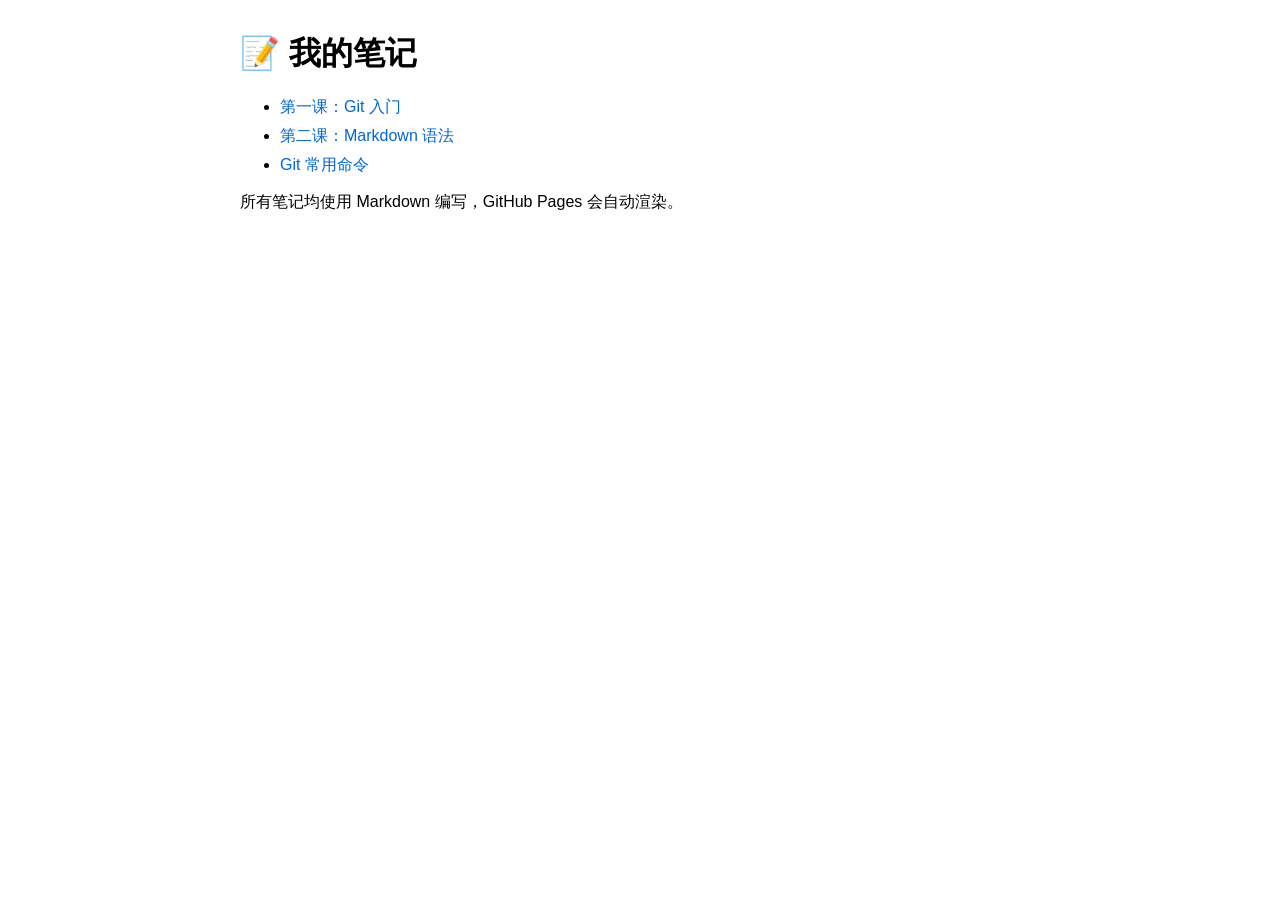
==== index.html @ b76082ea "Add initial HTML structure for notes" ====
<!DOCTYPE html>
<html lang="zh-CN">
<head>
    <meta charset="UTF-8">
    <title>我的笔记</title>
    <style>
        body { font-family: sans-serif; max-width: 800px; margin: 2rem auto; padding: 0 1rem; }
        a { text-decoration: none; color: #0366d6; }
        li { margin: 0.5rem 0; }
    </style>
</head>
<body>
    <h1>📝 我的笔记</h1>
    <ul>
        <li><a href="notes/2025-04-01-第一课.md">第一课：Git 入门</a></li>
        <li><a href="notes/2025-04-02-第二课.md">第二课：Markdown 语法</a></li>
        <li><a href="notes/git-常用命令.md">Git 常用命令</a></li>
    </ul>
    <p>所有笔记均使用 Markdown 编写，GitHub Pages 会自动渲染。</p>
</body>
</html>
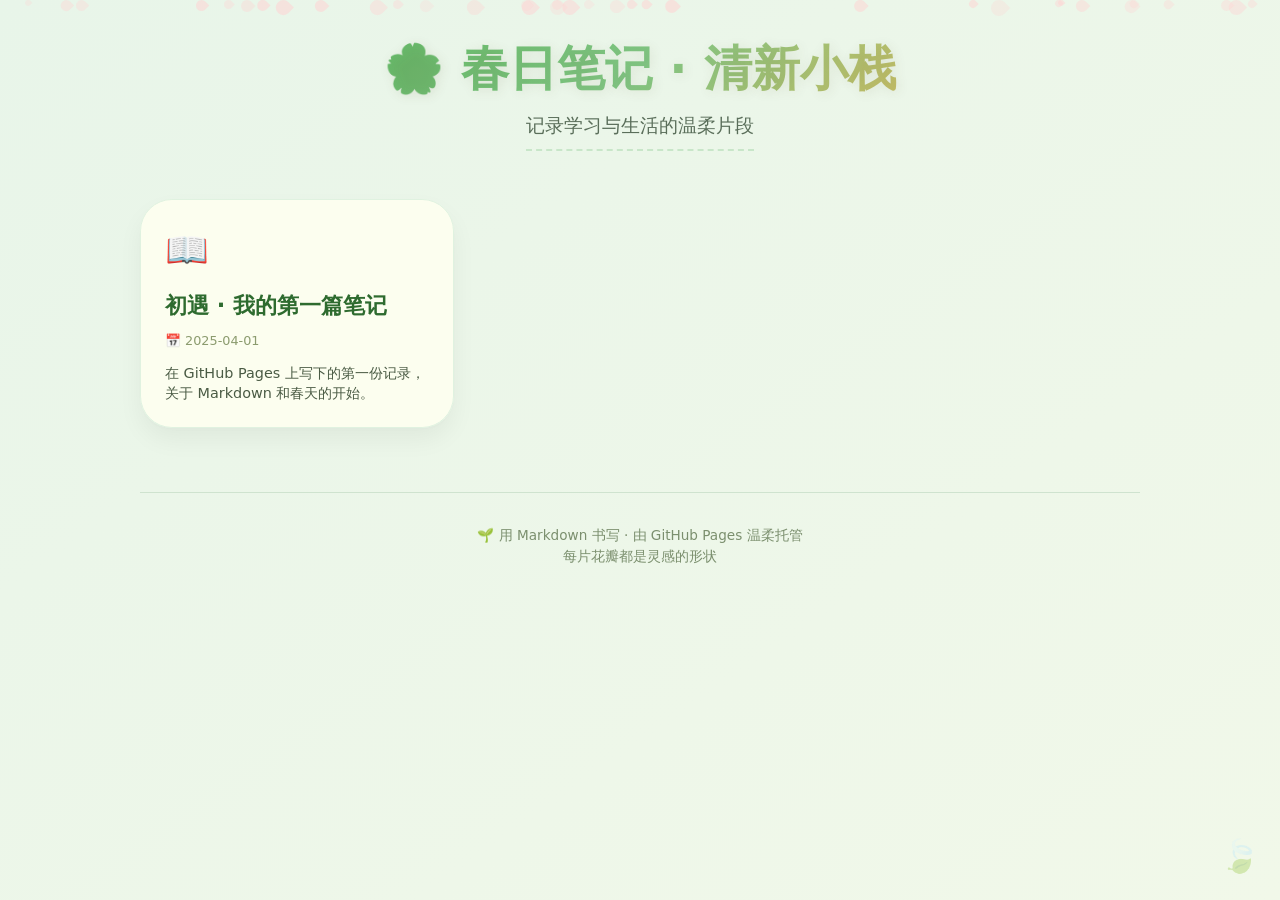
==== commit 5639b0cf: "Refactor index.html with new styles and title Updated the title and added viewport meta tag. Enhance" ====
--- a/index.html
+++ b/index.html
@@ -2,20 +2,244 @@
 <html lang="zh-CN">
 <head>
     <meta charset="UTF-8">
-    <title>我的笔记</title>
+    <meta name="viewport" content="width=device-width, initial-scale=1.0, viewport-fit=cover">
+    <title>春日笔记 · 清新小栈</title>
     <style>
-        body { font-family: sans-serif; max-width: 800px; margin: 2rem auto; padding: 0 1rem; }
-        a { text-decoration: none; color: #0366d6; }
-        li { margin: 0.5rem 0; }
+        * {
+            margin: 0;
+            padding: 0;
+            box-sizing: border-box;
+        }
+
+        body {
+            background: linear-gradient(145deg, #e8f5e9 0%, #f1f8e9 100%);
+            font-family: 'Segoe UI', 'Roboto', 'Noto Sans', system-ui, -apple-system, 'Helvetica Neue', sans-serif;
+            color: #2c3e2f;
+            line-height: 1.5;
+            padding: 2rem 1.5rem;
+            min-height: 100vh;
+        }
+
+        /* 主容器 */
+        .container {
+            max-width: 1000px;
+            margin: 0 auto;
+        }
+
+        /* 樱花飘落装饰（纯CSS动画） */
+        .sakura {
+            position: fixed;
+            top: 0;
+            left: 0;
+            width: 100%;
+            height: 100%;
+            pointer-events: none;
+            z-index: 999;
+            overflow: hidden;
+        }
+
+        .petal {
+            position: absolute;
+            background: rgba(255, 210, 210, 0.7);
+            width: 8px;
+            height: 8px;
+            border-radius: 50% 0 50% 50%;
+            transform: rotate(45deg);
+            opacity: 0.6;
+            animation: fall linear infinite;
+        }
+
+        @keyframes fall {
+            to {
+                transform: translateY(100vh) rotate(360deg);
+                opacity: 0;
+            }
+        }
+
+        /* 卡片式内容 */
+        .hero {
+            text-align: center;
+            margin-bottom: 3rem;
+            position: relative;
+        }
+
+        .hero h1 {
+            font-size: 3rem;
+            background: linear-gradient(135deg, #4caf50, #81c784, #ffb74d);
+            background-clip: text;
+            -webkit-background-clip: text;
+            color: transparent;
+            text-shadow: 2px 2px 12px rgba(100, 80, 50, 0.1);
+            margin-bottom: 0.5rem;
+        }
+
+        .hero p {
+            font-size: 1.2rem;
+            color: #5a6e5a;
+            border-bottom: 2px dashed #c8e6c9;
+            display: inline-block;
+            padding-bottom: 0.5rem;
+        }
+
+        /* 笔记列表卡片网格 */
+        .notes-grid {
+            display: grid;
+            grid-template-columns: repeat(auto-fill, minmax(280px, 1fr));
+            gap: 1.8rem;
+            margin: 2rem 0 3rem;
+        }
+
+        .note-card {
+            background: rgba(255, 255, 240, 0.85);
+            backdrop-filter: blur(2px);
+            border-radius: 32px;
+            padding: 1.5rem;
+            box-shadow: 0 12px 24px rgba(0, 0, 0, 0.05), 0 2px 4px rgba(0, 0, 0, 0.02);
+            transition: all 0.25s ease;
+            border: 1px solid #e0f2e0;
+        }
+
+        .note-card:hover {
+            transform: translateY(-5px);
+            box-shadow: 0 20px 30px -12px rgba(60, 80, 30, 0.2);
+            background: #fffff5;
+            border-color: #c5e0b4;
+        }
+
+        .note-icon {
+            font-size: 2.2rem;
+            margin-bottom: 0.8rem;
+        }
+
+        .note-card h3 {
+            font-size: 1.4rem;
+            margin-bottom: 0.5rem;
+            color: #2e6b2f;
+        }
+
+        .note-card h3 a {
+            text-decoration: none;
+            color: inherit;
+            transition: color 0.2s;
+        }
+
+        .note-card h3 a:hover {
+            color: #ff9e4a;
+        }
+
+        .note-date {
+            font-size: 0.8rem;
+            color: #8b9b6e;
+            margin-bottom: 0.8rem;
+            display: flex;
+            align-items: center;
+            gap: 0.3rem;
+        }
+
+        .note-desc {
+            color: #4a5b44;
+            font-size: 0.9rem;
+            line-height: 1.4;
+        }
+
+        /* 页脚 */
+        .footer {
+            text-align: center;
+            margin-top: 4rem;
+            padding-top: 2rem;
+            border-top: 1px solid #cfe3cf;
+            font-size: 0.85rem;
+            color: #7b8f6e;
+        }
+
+        /* 响应式调整 */
+        @media (max-width: 640px) {
+            body {
+                padding: 1rem;
+            }
+            .hero h1 {
+                font-size: 2.2rem;
+            }
+            .notes-grid {
+                gap: 1rem;
+            }
+        }
+
+        /* 点缀小叶子 */
+        .leaf {
+            position: fixed;
+            bottom: 20px;
+            right: 20px;
+            opacity: 0.3;
+            font-size: 2rem;
+            pointer-events: none;
+            z-index: 998;
+        }
     </style>
 </head>
 <body>
-    <h1>📝 我的笔记</h1>
-    <ul>
-        <li><a href="notes/2025-04-01-第一课.md">第一课：Git 入门</a></li>
-        <li><a href="notes/2025-04-02-第二课.md">第二课：Markdown 语法</a></li>
-        <li><a href="notes/git-常用命令.md">Git 常用命令</a></li>
-    </ul>
-    <p>所有笔记均使用 Markdown 编写，GitHub Pages 会自动渲染。</p>
+    <div class="sakura" id="sakura-container"></div>
+    <div class="leaf">🍃</div>
+
+    <div class="container">
+        <div class="hero">
+            <h1>🌸 春日笔记 · 清新小栈</h1>
+            <p>记录学习与生活的温柔片段</p>
+        </div>
+
+        <!-- 笔记卡片列表区（请根据你的实际文件修改链接和描述） -->
+        <div class="notes-grid" id="notes-list">
+            <!-- 示例笔记1：README.md（默认第一篇） -->
+            <div class="note-card">
+                <div class="note-icon">📖</div>
+                <h3><a href="README.md">初遇 · 我的第一篇笔记</a></h3>
+                <div class="note-date">📅 2025-04-01</div>
+                <div class="note-desc">在 GitHub Pages 上写下的第一份记录，关于 Markdown 和春天的开始。</div>
+            </div>
+
+            <!-- 示例笔记2：如果你有 notes/ 文件夹，可添加类似卡片 -->
+            <!-- 
+            <div class="note-card">
+                <div class="note-icon">☕</div>
+                <h3><a href="notes/git-笔记.md">Git 常用命令小抄</a></h3>
+                <div class="note-date">📅 2025-04-02</div>
+                <div class="note-desc">版本控制的基础指令与场景速查。</div>
+            </div>
+            -->
+
+            <!-- 你可以继续在这里添加更多卡片，按实际笔记文件名调整链接 -->
+        </div>
+
+        <div class="footer">
+            🌱 用 Markdown 书写 · 由 GitHub Pages 温柔托管<br>
+            每片花瓣都是灵感的形状
+        </div>
+    </div>
+
+    <script>
+        // 动态生成飘落樱花（数量随屏幕宽度调整）
+        function createPetals() {
+            const container = document.getElementById('sakura-container');
+            const petalCount = Math.min(35, Math.floor(window.innerWidth / 30));
+            for (let i = 0; i < petalCount; i++) {
+                const petal = document.createElement('div');
+                petal.classList.add('petal');
+                const size = Math.random() * 10 + 6;
+                petal.style.width = size + 'px';
+                petal.style.height = size + 'px';
+                petal.style.left = Math.random() * 100 + '%';
+                petal.style.animationDuration = Math.random() * 5 + 4 + 's';
+                petal.style.animationDelay = Math.random() * 8 + 's';
+                petal.style.opacity = Math.random() * 0.5 + 0.3;
+                container.appendChild(petal);
+            }
+        }
+        window.addEventListener('resize', () => {
+            const container = document.getElementById('sakura-container');
+            container.innerHTML = '';
+            createPetals();
+        });
+        createPetals();
+    </script>
 </body>
 </html>
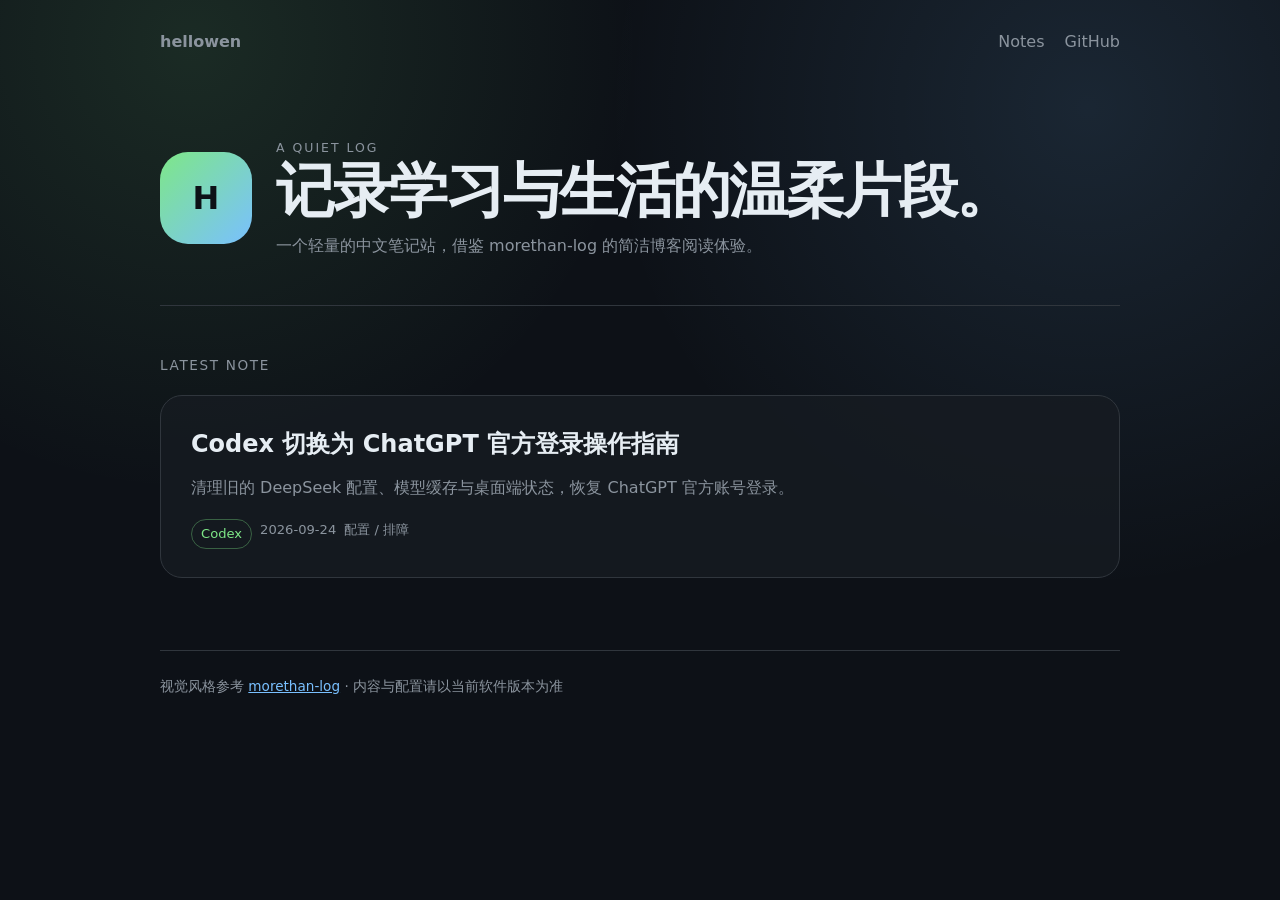
==== commit a6d13d96: "feat: refresh notes homepage with morethan-log style" ====
--- a/index.html
+++ b/index.html
@@ -1,245 +1,14 @@
-<!DOCTYPE html>
+<!doctype html>
 <html lang="zh-CN">
 <head>
-    <meta charset="UTF-8">
-    <meta name="viewport" content="width=device-width, initial-scale=1.0, viewport-fit=cover">
-    <title>春日笔记 · 清新小栈</title>
-    <style>
-        * {
-            margin: 0;
-            padding: 0;
-            box-sizing: border-box;
-        }
-
-        body {
-            background: linear-gradient(145deg, #e8f5e9 0%, #f1f8e9 100%);
-            font-family: 'Segoe UI', 'Roboto', 'Noto Sans', system-ui, -apple-system, 'Helvetica Neue', sans-serif;
-            color: #2c3e2f;
-            line-height: 1.5;
-            padding: 2rem 1.5rem;
-            min-height: 100vh;
-        }
-
-        /* 主容器 */
-        .container {
-            max-width: 1000px;
-            margin: 0 auto;
-        }
-
-        /* 樱花飘落装饰（纯CSS动画） */
-        .sakura {
-            position: fixed;
-            top: 0;
-            left: 0;
-            width: 100%;
-            height: 100%;
-            pointer-events: none;
-            z-index: 999;
-            overflow: hidden;
-        }
-
-        .petal {
-            position: absolute;
-            background: rgba(255, 210, 210, 0.7);
-            width: 8px;
-            height: 8px;
-            border-radius: 50% 0 50% 50%;
-            transform: rotate(45deg);
-            opacity: 0.6;
-            animation: fall linear infinite;
-        }
-
-        @keyframes fall {
-            to {
-                transform: translateY(100vh) rotate(360deg);
-                opacity: 0;
-            }
-        }
-
-        /* 卡片式内容 */
-        .hero {
-            text-align: center;
-            margin-bottom: 3rem;
-            position: relative;
-        }
-
-        .hero h1 {
-            font-size: 3rem;
-            background: linear-gradient(135deg, #4caf50, #81c784, #ffb74d);
-            background-clip: text;
-            -webkit-background-clip: text;
-            color: transparent;
-            text-shadow: 2px 2px 12px rgba(100, 80, 50, 0.1);
-            margin-bottom: 0.5rem;
-        }
-
-        .hero p {
-            font-size: 1.2rem;
-            color: #5a6e5a;
-            border-bottom: 2px dashed #c8e6c9;
-            display: inline-block;
-            padding-bottom: 0.5rem;
-        }
-
-        /* 笔记列表卡片网格 */
-        .notes-grid {
-            display: grid;
-            grid-template-columns: repeat(auto-fill, minmax(280px, 1fr));
-            gap: 1.8rem;
-            margin: 2rem 0 3rem;
-        }
-
-        .note-card {
-            background: rgba(255, 255, 240, 0.85);
-            backdrop-filter: blur(2px);
-            border-radius: 32px;
-            padding: 1.5rem;
-            box-shadow: 0 12px 24px rgba(0, 0, 0, 0.05), 0 2px 4px rgba(0, 0, 0, 0.02);
-            transition: all 0.25s ease;
-            border: 1px solid #e0f2e0;
-        }
-
-        .note-card:hover {
-            transform: translateY(-5px);
-            box-shadow: 0 20px 30px -12px rgba(60, 80, 30, 0.2);
-            background: #fffff5;
-            border-color: #c5e0b4;
-        }
-
-        .note-icon {
-            font-size: 2.2rem;
-            margin-bottom: 0.8rem;
-        }
-
-        .note-card h3 {
-            font-size: 1.4rem;
-            margin-bottom: 0.5rem;
-            color: #2e6b2f;
-        }
-
-        .note-card h3 a {
-            text-decoration: none;
-            color: inherit;
-            transition: color 0.2s;
-        }
-
-        .note-card h3 a:hover {
-            color: #ff9e4a;
-        }
-
-        .note-date {
-            font-size: 0.8rem;
-            color: #8b9b6e;
-            margin-bottom: 0.8rem;
-            display: flex;
-            align-items: center;
-            gap: 0.3rem;
-        }
-
-        .note-desc {
-            color: #4a5b44;
-            font-size: 0.9rem;
-            line-height: 1.4;
-        }
-
-        /* 页脚 */
-        .footer {
-            text-align: center;
-            margin-top: 4rem;
-            padding-top: 2rem;
-            border-top: 1px solid #cfe3cf;
-            font-size: 0.85rem;
-            color: #7b8f6e;
-        }
-
-        /* 响应式调整 */
-        @media (max-width: 640px) {
-            body {
-                padding: 1rem;
-            }
-            .hero h1 {
-                font-size: 2.2rem;
-            }
-            .notes-grid {
-                gap: 1rem;
-            }
-        }
-
-        /* 点缀小叶子 */
-        .leaf {
-            position: fixed;
-            bottom: 20px;
-            right: 20px;
-            opacity: 0.3;
-            font-size: 2rem;
-            pointer-events: none;
-            z-index: 998;
-        }
-    </style>
+  <meta charset="utf-8">
+  <meta name="viewport" content="width=device-width, initial-scale=1">
+  <title>hellowen · notes</title>
+  <style>
+    :root{color-scheme:dark;--bg:#0d1117;--panel:#161b22;--text:#e6edf3;--muted:#8b949e;--line:#30363d;--green:#7ee787;--blue:#79c0ff}
+    *{box-sizing:border-box}body{margin:0;min-height:100vh;background:radial-gradient(circle at 15% 5%,#7ee7871f,transparent 28rem),radial-gradient(circle at 85% 12%,#79c0ff1f,transparent 30rem),var(--bg);color:var(--text);font:16px/1.7 system-ui,-apple-system,"Segoe UI","Noto Sans SC",sans-serif}.shell{width:min(960px,calc(100% - 36px));margin:auto}.topbar{display:flex;justify-content:space-between;padding:28px 0;color:var(--muted)}a{color:inherit}.brand{font-weight:700;text-decoration:none}.nav{display:flex;gap:20px}.nav a{color:var(--muted);text-decoration:none}.nav a:hover{color:var(--green)}.hero{display:grid;grid-template-columns:92px 1fr;gap:24px;align-items:center;padding:54px 0 46px;border-bottom:1px solid var(--line)}.avatar{display:grid;place-items:center;width:92px;height:92px;border-radius:28px;background:linear-gradient(135deg,var(--green),var(--blue));color:#0d1117;font-size:2rem;font-weight:800}.eyebrow{margin:0 0 10px;color:var(--green);font-size:.78rem;letter-spacing:.16em;text-transform:uppercase}h1{margin:0 0 8px;font-size:clamp(2rem,6vw,3.7rem);line-height:1.1;letter-spacing:-.04em}.hero p{margin:0;color:var(--muted);max-width:620px}main{padding:48px 0 72px}.label{color:var(--muted);font-size:.85rem;letter-spacing:.12em;text-transform:uppercase}.post{display:block;margin-top:18px;padding:28px 30px;border:1px solid var(--line);border-radius:22px;background:#161b22c7;text-decoration:none;transition:.2s}.post:hover{transform:translateY(-4px);border-color:#7ee7878c}.post h2{margin:0 0 9px}.post p{margin:0;color:var(--muted)}.meta{display:flex;gap:8px;margin-top:18px;color:var(--muted);font-size:.82rem}.tag{padding:3px 9px;border:1px solid #7ee78759;border-radius:999px;color:var(--green)}footer{padding:24px 0 40px;border-top:1px solid var(--line);color:var(--muted);font-size:.85rem}footer a{color:var(--blue)}@media(max-width:620px){.hero{grid-template-columns:1fr;padding:42px 0 34px}.post{padding:23px}.meta{flex-wrap:wrap}}
+  </style>
 </head>
-<body>
-    <div class="sakura" id="sakura-container"></div>
-    <div class="leaf">🍃</div>
-
-    <div class="container">
-        <div class="hero">
-            <h1>🌸 春日笔记 · 清新小栈</h1>
-            <p>记录学习与生活的温柔片段</p>
-        </div>
-
-        <!-- 笔记卡片列表区（请根据你的实际文件修改链接和描述） -->
-        <div class="notes-grid" id="notes-list">
-            <!-- 示例笔记1：README.md（默认第一篇） -->
-            <div class="note-card">
-                <div class="note-icon">📖</div>
-                <h3><a href="README.md">初遇 · 我的第一篇笔记</a></h3>
-                <div class="note-date">📅 2025-04-01</div>
-                <div class="note-desc">在 GitHub Pages 上写下的第一份记录，关于 Markdown 和春天的开始。</div>
-            </div>
-
-            <!-- 示例笔记2：如果你有 notes/ 文件夹，可添加类似卡片 -->
-            <!-- 
-            <div class="note-card">
-                <div class="note-icon">☕</div>
-                <h3><a href="notes/git-笔记.md">Git 常用命令小抄</a></h3>
-                <div class="note-date">📅 2025-04-02</div>
-                <div class="note-desc">版本控制的基础指令与场景速查。</div>
-            </div>
-            -->
-
-            <!-- 你可以继续在这里添加更多卡片，按实际笔记文件名调整链接 -->
-        </div>
-
-        <div class="footer">
-            🌱 用 Markdown 书写 · 由 GitHub Pages 温柔托管<br>
-            每片花瓣都是灵感的形状
-        </div>
-    </div>
-
-    <script>
-        // 动态生成飘落樱花（数量随屏幕宽度调整）
-        function createPetals() {
-            const container = document.getElementById('sakura-container');
-            const petalCount = Math.min(35, Math.floor(window.innerWidth / 30));
-            for (let i = 0; i < petalCount; i++) {
-                const petal = document.createElement('div');
-                petal.classList.add('petal');
-                const size = Math.random() * 10 + 6;
-                petal.style.width = size + 'px';
-                petal.style.height = size + 'px';
-                petal.style.left = Math.random() * 100 + '%';
-                petal.style.animationDuration = Math.random() * 5 + 4 + 's';
-                petal.style.animationDelay = Math.random() * 8 + 's';
-                petal.style.opacity = Math.random() * 0.5 + 0.3;
-                container.appendChild(petal);
-            }
-        }
-        window.addEventListener('resize', () => {
-            const container = document.getElementById('sakura-container');
-            container.innerHTML = '';
-            createPetals();
-        });
-        createPetals();
-    </script>
-</body>
+<body><div class="shell"><header class="topbar"><a class="brand" href="./">hellowen</a><nav class="nav"><a href="#notes">Notes</a><a href="https://github.com/presson8/hellowen">GitHub</a></nav></header><section class="hero"><div class="avatar">H</div><div><p class="eyebrow">a quiet log</p><h1>记录学习与生活的温柔片段。</h1><p>一个轻量的中文笔记站，借鉴 morethan-log 的简洁博客阅读体验。</p></div></section><main id="notes"><div class="label">Latest note</div><a class="post" href="codex-chatgpt-login.html"><h2>Codex 切换为 ChatGPT 官方登录操作指南</h2><p>清理旧的 DeepSeek 配置、模型缓存与桌面端状态，恢复 ChatGPT 官方账号登录。</p><div class="meta"><span class="tag">Codex</span><span>2026-09-24</span><span>配置 / 排障</span></div></a></main><footer>视觉风格参考 <a href="https://github.com/morethanmin/morethan-log">morethan-log</a> · 内容与配置请以当前软件版本为准</footer></div></body>
 </html>
+
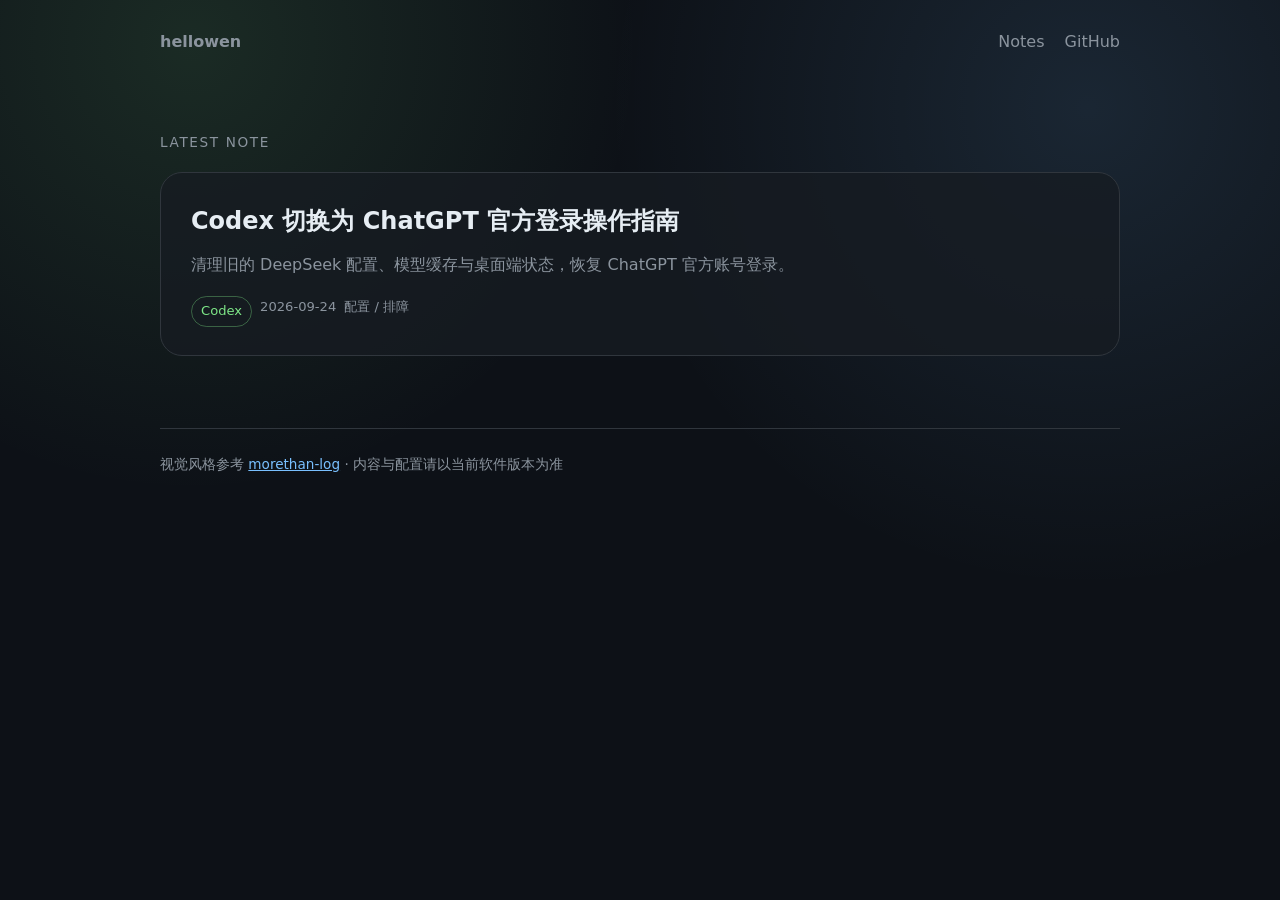
==== commit afd90277: "style: remove homepage hero copy" ====
--- a/index.html
+++ b/index.html
@@ -9,6 +9,6 @@
     *{box-sizing:border-box}body{margin:0;min-height:100vh;background:radial-gradient(circle at 15% 5%,#7ee7871f,transparent 28rem),radial-gradient(circle at 85% 12%,#79c0ff1f,transparent 30rem),var(--bg);color:var(--text);font:16px/1.7 system-ui,-apple-system,"Segoe UI","Noto Sans SC",sans-serif}.shell{width:min(960px,calc(100% - 36px));margin:auto}.topbar{display:flex;justify-content:space-between;padding:28px 0;color:var(--muted)}a{color:inherit}.brand{font-weight:700;text-decoration:none}.nav{display:flex;gap:20px}.nav a{color:var(--muted);text-decoration:none}.nav a:hover{color:var(--green)}.hero{display:grid;grid-template-columns:92px 1fr;gap:24px;align-items:center;padding:54px 0 46px;border-bottom:1px solid var(--line)}.avatar{display:grid;place-items:center;width:92px;height:92px;border-radius:28px;background:linear-gradient(135deg,var(--green),var(--blue));color:#0d1117;font-size:2rem;font-weight:800}.eyebrow{margin:0 0 10px;color:var(--green);font-size:.78rem;letter-spacing:.16em;text-transform:uppercase}h1{margin:0 0 8px;font-size:clamp(2rem,6vw,3.7rem);line-height:1.1;letter-spacing:-.04em}.hero p{margin:0;color:var(--muted);max-width:620px}main{padding:48px 0 72px}.label{color:var(--muted);font-size:.85rem;letter-spacing:.12em;text-transform:uppercase}.post{display:block;margin-top:18px;padding:28px 30px;border:1px solid var(--line);border-radius:22px;background:#161b22c7;text-decoration:none;transition:.2s}.post:hover{transform:translateY(-4px);border-color:#7ee7878c}.post h2{margin:0 0 9px}.post p{margin:0;color:var(--muted)}.meta{display:flex;gap:8px;margin-top:18px;color:var(--muted);font-size:.82rem}.tag{padding:3px 9px;border:1px solid #7ee78759;border-radius:999px;color:var(--green)}footer{padding:24px 0 40px;border-top:1px solid var(--line);color:var(--muted);font-size:.85rem}footer a{color:var(--blue)}@media(max-width:620px){.hero{grid-template-columns:1fr;padding:42px 0 34px}.post{padding:23px}.meta{flex-wrap:wrap}}
   </style>
 </head>
-<body><div class="shell"><header class="topbar"><a class="brand" href="./">hellowen</a><nav class="nav"><a href="#notes">Notes</a><a href="https://github.com/presson8/hellowen">GitHub</a></nav></header><section class="hero"><div class="avatar">H</div><div><p class="eyebrow">a quiet log</p><h1>记录学习与生活的温柔片段。</h1><p>一个轻量的中文笔记站，借鉴 morethan-log 的简洁博客阅读体验。</p></div></section><main id="notes"><div class="label">Latest note</div><a class="post" href="codex-chatgpt-login.html"><h2>Codex 切换为 ChatGPT 官方登录操作指南</h2><p>清理旧的 DeepSeek 配置、模型缓存与桌面端状态，恢复 ChatGPT 官方账号登录。</p><div class="meta"><span class="tag">Codex</span><span>2026-09-24</span><span>配置 / 排障</span></div></a></main><footer>视觉风格参考 <a href="https://github.com/morethanmin/morethan-log">morethan-log</a> · 内容与配置请以当前软件版本为准</footer></div></body>
+<body><div class="shell"><header class="topbar"><a class="brand" href="./">hellowen</a><nav class="nav"><a href="#notes">Notes</a><a href="https://github.com/presson8/hellowen">GitHub</a></nav></header><main id="notes"><div class="label">Latest note</div><a class="post" href="codex-chatgpt-login.html"><h2>Codex 切换为 ChatGPT 官方登录操作指南</h2><p>清理旧的 DeepSeek 配置、模型缓存与桌面端状态，恢复 ChatGPT 官方账号登录。</p><div class="meta"><span class="tag">Codex</span><span>2026-09-24</span><span>配置 / 排障</span></div></a></main><footer>视觉风格参考 <a href="https://github.com/morethanmin/morethan-log">morethan-log</a> · 内容与配置请以当前软件版本为准</footer></div></body>
 </html>
 
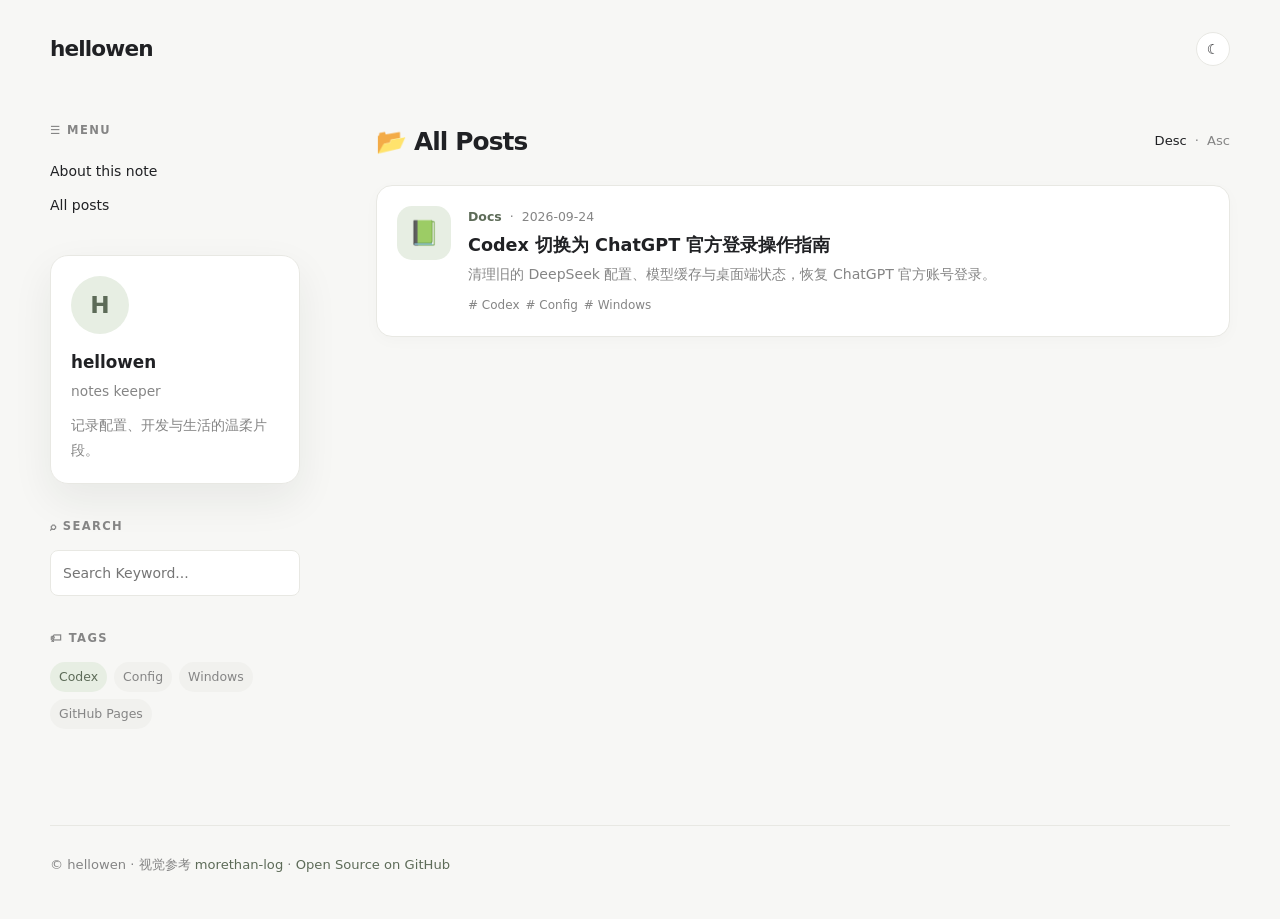
==== commit 6d5eb6d0: "feat: align homepage with morethan-log layout" ====
--- a/index.html
+++ b/index.html
@@ -3,12 +3,217 @@
 <head>
   <meta charset="utf-8">
   <meta name="viewport" content="width=device-width, initial-scale=1">
-  <title>hellowen · notes</title>
+  <meta name="description" content="hellowen · 一个记录配置、开发与生活的中文博客">
+  <title>hellowen</title>
   <style>
-    :root{color-scheme:dark;--bg:#0d1117;--panel:#161b22;--text:#e6edf3;--muted:#8b949e;--line:#30363d;--green:#7ee787;--blue:#79c0ff}
-    *{box-sizing:border-box}body{margin:0;min-height:100vh;background:radial-gradient(circle at 15% 5%,#7ee7871f,transparent 28rem),radial-gradient(circle at 85% 12%,#79c0ff1f,transparent 30rem),var(--bg);color:var(--text);font:16px/1.7 system-ui,-apple-system,"Segoe UI","Noto Sans SC",sans-serif}.shell{width:min(960px,calc(100% - 36px));margin:auto}.topbar{display:flex;justify-content:space-between;padding:28px 0;color:var(--muted)}a{color:inherit}.brand{font-weight:700;text-decoration:none}.nav{display:flex;gap:20px}.nav a{color:var(--muted);text-decoration:none}.nav a:hover{color:var(--green)}.hero{display:grid;grid-template-columns:92px 1fr;gap:24px;align-items:center;padding:54px 0 46px;border-bottom:1px solid var(--line)}.avatar{display:grid;place-items:center;width:92px;height:92px;border-radius:28px;background:linear-gradient(135deg,var(--green),var(--blue));color:#0d1117;font-size:2rem;font-weight:800}.eyebrow{margin:0 0 10px;color:var(--green);font-size:.78rem;letter-spacing:.16em;text-transform:uppercase}h1{margin:0 0 8px;font-size:clamp(2rem,6vw,3.7rem);line-height:1.1;letter-spacing:-.04em}.hero p{margin:0;color:var(--muted);max-width:620px}main{padding:48px 0 72px}.label{color:var(--muted);font-size:.85rem;letter-spacing:.12em;text-transform:uppercase}.post{display:block;margin-top:18px;padding:28px 30px;border:1px solid var(--line);border-radius:22px;background:#161b22c7;text-decoration:none;transition:.2s}.post:hover{transform:translateY(-4px);border-color:#7ee7878c}.post h2{margin:0 0 9px}.post p{margin:0;color:var(--muted)}.meta{display:flex;gap:8px;margin-top:18px;color:var(--muted);font-size:.82rem}.tag{padding:3px 9px;border:1px solid #7ee78759;border-radius:999px;color:var(--green)}footer{padding:24px 0 40px;border-top:1px solid var(--line);color:var(--muted);font-size:.85rem}footer a{color:var(--blue)}@media(max-width:620px){.hero{grid-template-columns:1fr;padding:42px 0 34px}.post{padding:23px}.meta{flex-wrap:wrap}}
+    :root {
+      color-scheme: light;
+      --bg: #f7f7f5;
+      --surface: #ffffff;
+      --surface-soft: #f1f1ee;
+      --text: #202124;
+      --muted: #858585;
+      --line: #e8e8e3;
+      --accent: #5d6b58;
+      --accent-soft: #e7eee3;
+      --shadow: 0 16px 42px rgba(35, 38, 30, .07);
+    }
+    [data-theme="dark"] {
+      color-scheme: dark;
+      --bg: #171717;
+      --surface: #202020;
+      --surface-soft: #292929;
+      --text: #ededed;
+      --muted: #a0a0a0;
+      --line: #353535;
+      --accent: #bdd5b8;
+      --accent-soft: #2e3b2b;
+      --shadow: 0 18px 42px rgba(0, 0, 0, .18);
+    }
+    * { box-sizing: border-box; }
+    html { scroll-behavior: smooth; }
+    body {
+      margin: 0;
+      background: var(--bg);
+      color: var(--text);
+      font: 14px/1.75 Inter, ui-sans-serif, system-ui, -apple-system, "Segoe UI", "Noto Sans SC", sans-serif;
+      transition: background .2s ease, color .2s ease;
+    }
+    a { color: inherit; }
+    button, input { font: inherit; }
+    .site-shell { width: min(1180px, calc(100% - 48px)); margin: 0 auto; }
+    .topbar { display: flex; align-items: center; justify-content: space-between; padding: 30px 0 18px; }
+    .logo { font-size: 1.35rem; font-weight: 800; letter-spacing: -.04em; text-decoration: none; }
+    .theme-button {
+      width: 34px; height: 34px; border: 1px solid var(--line); border-radius: 50%;
+      background: var(--surface); color: var(--text); cursor: pointer;
+    }
+    .theme-button:hover { border-color: var(--accent); }
+    .layout { display: grid; grid-template-columns: 250px minmax(0, 1fr); gap: 76px; padding: 34px 0 64px; }
+    .sidebar { position: sticky; top: 24px; align-self: start; }
+    .sidebar-section { margin-bottom: 32px; }
+    .sidebar-heading {
+      display: flex; align-items: center; gap: 8px; margin-bottom: 14px;
+      color: var(--muted); font-size: .72rem; font-weight: 700; letter-spacing: .12em; text-transform: uppercase;
+    }
+    .sidebar-link { display: block; padding: 5px 0; color: var(--text); text-decoration: none; }
+    .sidebar-link:hover { color: var(--accent); }
+    .profile { padding: 20px; border: 1px solid var(--line); border-radius: 18px; background: var(--surface); box-shadow: var(--shadow); }
+    .profile-avatar { display: grid; place-items: center; width: 58px; height: 58px; margin-bottom: 14px; border-radius: 50%; background: var(--accent-soft); color: var(--accent); font-size: 1.45rem; font-weight: 800; }
+    .profile-name { margin: 0; font-size: 1.05rem; }
+    .profile-role { margin: 2px 0 10px; color: var(--muted); font-size: .86rem; }
+    .profile-bio { margin: 0; color: var(--muted); font-size: .88rem; }
+    .search { width: 100%; padding: 10px 12px; border: 1px solid var(--line); border-radius: 8px; outline: none; background: var(--surface); color: var(--text); }
+    .search:focus { border-color: var(--accent); }
+    .tags { display: flex; flex-wrap: wrap; gap: 7px; }
+    .tag { padding: 4px 9px; border-radius: 999px; background: var(--surface-soft); color: var(--muted); font-size: .78rem; }
+    .tag.active { background: var(--accent-soft); color: var(--accent); }
+    .content-header { display: flex; align-items: center; justify-content: space-between; margin-bottom: 22px; }
+    .content-title { margin: 0; font-size: 1.55rem; letter-spacing: -.035em; }
+    .sort { display: flex; gap: 8px; color: var(--muted); font-size: .82rem; }
+    .sort button { padding: 0; border: 0; background: transparent; color: var(--muted); cursor: pointer; }
+    .sort button.active, .sort button:hover { color: var(--text); }
+    .posts { display: grid; gap: 14px; }
+    .post {
+      display: grid; grid-template-columns: 54px minmax(0, 1fr); gap: 17px;
+      padding: 20px; border: 1px solid var(--line); border-radius: 16px; background: var(--surface);
+      text-decoration: none; box-shadow: 0 4px 16px rgba(0, 0, 0, .025);
+      transition: transform .2s ease, border-color .2s ease, box-shadow .2s ease;
+    }
+    .post:hover { transform: translateY(-3px); border-color: var(--accent); box-shadow: var(--shadow); }
+    .post-icon { display: grid; place-items: center; width: 54px; height: 54px; border-radius: 15px; background: var(--accent-soft); font-size: 1.5rem; }
+    .post-meta { display: flex; flex-wrap: wrap; align-items: center; gap: 8px; color: var(--muted); font-size: .78rem; }
+    .post-category { color: var(--accent); font-weight: 700; }
+    .post h2 { margin: 5px 0 4px; font-size: 1.1rem; line-height: 1.4; }
+    .post-excerpt { margin: 0; color: var(--muted); font-size: .88rem; }
+    .post-tags { display: flex; flex-wrap: wrap; gap: 6px; margin-top: 9px; }
+    .post-tags span { color: var(--muted); font-size: .75rem; }
+    footer { padding: 28px 0 42px; border-top: 1px solid var(--line); color: var(--muted); font-size: .82rem; }
+    footer a { color: var(--accent); text-decoration: none; }
+    .mobile-nav { display: none; }
+    @media (max-width: 760px) {
+      .site-shell { width: min(100% - 28px, 620px); }
+      .topbar { padding-top: 20px; }
+      .layout { display: block; padding-top: 12px; }
+      .sidebar { position: static; display: grid; gap: 18px; margin-bottom: 34px; }
+      .sidebar-section { margin: 0; }
+      .profile { display: grid; grid-template-columns: 58px 1fr; column-gap: 14px; }
+      .profile-avatar { grid-row: span 3; margin: 0; }
+      .profile-name, .profile-role, .profile-bio { grid-column: 2; }
+      .profile-name { align-self: end; }
+      .profile-role { margin: 0; }
+      .profile-bio { align-self: start; }
+      .mobile-nav { display: flex; gap: 18px; }
+      .mobile-nav a { color: var(--muted); text-decoration: none; }
+      .sidebar .sidebar-section:nth-of-type(1) { display: none; }
+    }
+    @media (max-width: 480px) {
+      .content-header { align-items: flex-start; gap: 12px; }
+      .content-title { font-size: 1.3rem; }
+      .post { grid-template-columns: 44px minmax(0, 1fr); gap: 12px; padding: 15px; }
+      .post-icon { width: 44px; height: 44px; border-radius: 12px; font-size: 1.2rem; }
+    }
   </style>
 </head>
-<body><div class="shell"><header class="topbar"><a class="brand" href="./">hellowen</a><nav class="nav"><a href="#notes">Notes</a><a href="https://github.com/presson8/hellowen">GitHub</a></nav></header><main id="notes"><div class="label">Latest note</div><a class="post" href="codex-chatgpt-login.html"><h2>Codex 切换为 ChatGPT 官方登录操作指南</h2><p>清理旧的 DeepSeek 配置、模型缓存与桌面端状态，恢复 ChatGPT 官方账号登录。</p><div class="meta"><span class="tag">Codex</span><span>2026-09-24</span><span>配置 / 排障</span></div></a></main><footer>视觉风格参考 <a href="https://github.com/morethanmin/morethan-log">morethan-log</a> · 内容与配置请以当前软件版本为准</footer></div></body>
+<body>
+  <div class="site-shell">
+    <header class="topbar">
+      <a class="logo" href="./">hellowen</a>
+      <button class="theme-button" id="theme-toggle" aria-label="切换主题">☾</button>
+    </header>
+
+    <div class="layout">
+      <aside class="sidebar" aria-label="博客侧栏">
+        <div class="sidebar-section">
+          <div class="sidebar-heading">☰ Menu</div>
+          <a class="sidebar-link" href="codex-chatgpt-login.html">About this note</a>
+          <a class="sidebar-link" href="#posts">All posts</a>
+        </div>
+
+        <div class="sidebar-section profile">
+          <div class="profile-avatar" aria-hidden="true">H</div>
+          <h2 class="profile-name">hellowen</h2>
+          <div class="profile-role">notes keeper</div>
+          <p class="profile-bio">记录配置、开发与生活的温柔片段。</p>
+        </div>
+
+        <div class="sidebar-section">
+          <div class="sidebar-heading">⌕ Search</div>
+          <input class="search" id="search" type="search" placeholder="Search Keyword..." aria-label="搜索文章">
+        </div>
+
+        <div class="sidebar-section">
+          <div class="sidebar-heading">🏷 Tags</div>
+          <div class="tags">
+            <span class="tag active">Codex</span>
+            <span class="tag">Config</span>
+            <span class="tag">Windows</span>
+            <span class="tag">GitHub Pages</span>
+          </div>
+        </div>
+
+        <nav class="mobile-nav" aria-label="页脚导航">
+          <a href="https://github.com/presson8/hellowen">GitHub</a>
+          <a href="https://github.com/morethanmin/morethan-log">Theme</a>
+        </nav>
+      </aside>
+
+      <main id="posts">
+        <div class="content-header">
+          <h1 class="content-title">📂 All Posts</h1>
+          <div class="sort" aria-label="排序">
+            <button class="active" type="button">Desc</button>
+            <span>·</span>
+            <button type="button">Asc</button>
+          </div>
+        </div>
+
+        <section class="posts" aria-label="文章列表">
+          <a class="post" href="codex-chatgpt-login.html" data-search="codex chatgpt deepseek login config windows">
+            <div class="post-icon" aria-hidden="true">📗</div>
+            <div>
+              <div class="post-meta"><span class="post-category">Docs</span><span>·</span><span>2026-09-24</span></div>
+              <h2>Codex 切换为 ChatGPT 官方登录操作指南</h2>
+              <p class="post-excerpt">清理旧的 DeepSeek 配置、模型缓存与桌面端状态，恢复 ChatGPT 官方账号登录。</p>
+              <div class="post-tags"><span># Codex</span><span># Config</span><span># Windows</span></div>
+            </div>
+          </a>
+        </section>
+      </main>
+    </div>
+
+    <footer>
+      © hellowen · 视觉参考 <a href="https://github.com/morethanmin/morethan-log">morethan-log</a> ·
+      <a href="https://github.com/presson8/hellowen">Open Source on GitHub</a>
+    </footer>
+  </div>
+
+  <script>
+    (function () {
+      var root = document.documentElement;
+      var button = document.getElementById("theme-toggle");
+      var saved = localStorage.getItem("hellowen-theme");
+      if (saved === "dark") root.setAttribute("data-theme", "dark");
+      button.textContent = root.getAttribute("data-theme") === "dark" ? "☀" : "☾";
+      button.addEventListener("click", function () {
+        var dark = root.getAttribute("data-theme") === "dark";
+        if (dark) {
+          root.removeAttribute("data-theme");
+          localStorage.setItem("hellowen-theme", "light");
+          button.textContent = "☾";
+        } else {
+          root.setAttribute("data-theme", "dark");
+          localStorage.setItem("hellowen-theme", "dark");
+          button.textContent = "☀";
+        }
+      });
+      var search = document.getElementById("search");
+      var post = document.querySelector(".post");
+      search.addEventListener("input", function () {
+        var keyword = search.value.trim().toLowerCase();
+        post.style.display = !keyword || post.dataset.search.indexOf(keyword) >= 0 ? "grid" : "none";
+      });
+    }());
+  </script>
+</body>
 </html>
-
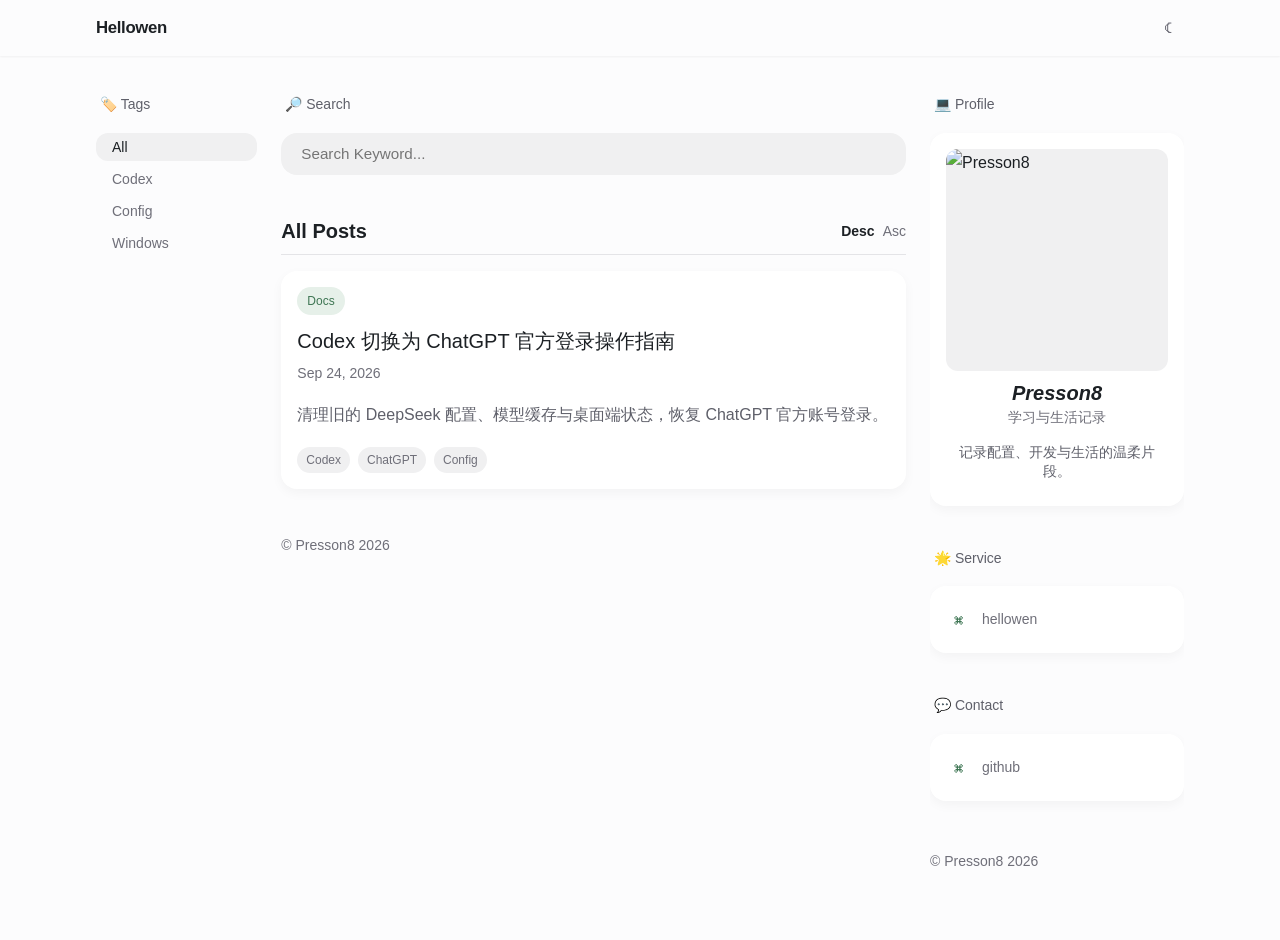
==== commit e8b892aa: "refactor: match fork layout on homepage" ====
--- a/index.html
+++ b/index.html
@@ -4,214 +4,135 @@
   <meta charset="utf-8">
   <meta name="viewport" content="width=device-width, initial-scale=1">
   <meta name="description" content="hellowen · 一个记录配置、开发与生活的中文博客">
-  <title>hellowen</title>
-  <style>
-    :root {
-      color-scheme: light;
-      --bg: #f7f7f5;
-      --surface: #ffffff;
-      --surface-soft: #f1f1ee;
-      --text: #202124;
-      --muted: #858585;
-      --line: #e8e8e3;
-      --accent: #5d6b58;
-      --accent-soft: #e7eee3;
-      --shadow: 0 16px 42px rgba(35, 38, 30, .07);
-    }
-    [data-theme="dark"] {
-      color-scheme: dark;
-      --bg: #171717;
-      --surface: #202020;
-      --surface-soft: #292929;
-      --text: #ededed;
-      --muted: #a0a0a0;
-      --line: #353535;
-      --accent: #bdd5b8;
-      --accent-soft: #2e3b2b;
-      --shadow: 0 18px 42px rgba(0, 0, 0, .18);
-    }
-    * { box-sizing: border-box; }
-    html { scroll-behavior: smooth; }
-    body {
-      margin: 0;
-      background: var(--bg);
-      color: var(--text);
-      font: 14px/1.75 Inter, ui-sans-serif, system-ui, -apple-system, "Segoe UI", "Noto Sans SC", sans-serif;
-      transition: background .2s ease, color .2s ease;
-    }
-    a { color: inherit; }
-    button, input { font: inherit; }
-    .site-shell { width: min(1180px, calc(100% - 48px)); margin: 0 auto; }
-    .topbar { display: flex; align-items: center; justify-content: space-between; padding: 30px 0 18px; }
-    .logo { font-size: 1.35rem; font-weight: 800; letter-spacing: -.04em; text-decoration: none; }
-    .theme-button {
-      width: 34px; height: 34px; border: 1px solid var(--line); border-radius: 50%;
-      background: var(--surface); color: var(--text); cursor: pointer;
-    }
-    .theme-button:hover { border-color: var(--accent); }
-    .layout { display: grid; grid-template-columns: 250px minmax(0, 1fr); gap: 76px; padding: 34px 0 64px; }
-    .sidebar { position: sticky; top: 24px; align-self: start; }
-    .sidebar-section { margin-bottom: 32px; }
-    .sidebar-heading {
-      display: flex; align-items: center; gap: 8px; margin-bottom: 14px;
-      color: var(--muted); font-size: .72rem; font-weight: 700; letter-spacing: .12em; text-transform: uppercase;
-    }
-    .sidebar-link { display: block; padding: 5px 0; color: var(--text); text-decoration: none; }
-    .sidebar-link:hover { color: var(--accent); }
-    .profile { padding: 20px; border: 1px solid var(--line); border-radius: 18px; background: var(--surface); box-shadow: var(--shadow); }
-    .profile-avatar { display: grid; place-items: center; width: 58px; height: 58px; margin-bottom: 14px; border-radius: 50%; background: var(--accent-soft); color: var(--accent); font-size: 1.45rem; font-weight: 800; }
-    .profile-name { margin: 0; font-size: 1.05rem; }
-    .profile-role { margin: 2px 0 10px; color: var(--muted); font-size: .86rem; }
-    .profile-bio { margin: 0; color: var(--muted); font-size: .88rem; }
-    .search { width: 100%; padding: 10px 12px; border: 1px solid var(--line); border-radius: 8px; outline: none; background: var(--surface); color: var(--text); }
-    .search:focus { border-color: var(--accent); }
-    .tags { display: flex; flex-wrap: wrap; gap: 7px; }
-    .tag { padding: 4px 9px; border-radius: 999px; background: var(--surface-soft); color: var(--muted); font-size: .78rem; }
-    .tag.active { background: var(--accent-soft); color: var(--accent); }
-    .content-header { display: flex; align-items: center; justify-content: space-between; margin-bottom: 22px; }
-    .content-title { margin: 0; font-size: 1.55rem; letter-spacing: -.035em; }
-    .sort { display: flex; gap: 8px; color: var(--muted); font-size: .82rem; }
-    .sort button { padding: 0; border: 0; background: transparent; color: var(--muted); cursor: pointer; }
-    .sort button.active, .sort button:hover { color: var(--text); }
-    .posts { display: grid; gap: 14px; }
-    .post {
-      display: grid; grid-template-columns: 54px minmax(0, 1fr); gap: 17px;
-      padding: 20px; border: 1px solid var(--line); border-radius: 16px; background: var(--surface);
-      text-decoration: none; box-shadow: 0 4px 16px rgba(0, 0, 0, .025);
-      transition: transform .2s ease, border-color .2s ease, box-shadow .2s ease;
-    }
-    .post:hover { transform: translateY(-3px); border-color: var(--accent); box-shadow: var(--shadow); }
-    .post-icon { display: grid; place-items: center; width: 54px; height: 54px; border-radius: 15px; background: var(--accent-soft); font-size: 1.5rem; }
-    .post-meta { display: flex; flex-wrap: wrap; align-items: center; gap: 8px; color: var(--muted); font-size: .78rem; }
-    .post-category { color: var(--accent); font-weight: 700; }
-    .post h2 { margin: 5px 0 4px; font-size: 1.1rem; line-height: 1.4; }
-    .post-excerpt { margin: 0; color: var(--muted); font-size: .88rem; }
-    .post-tags { display: flex; flex-wrap: wrap; gap: 6px; margin-top: 9px; }
-    .post-tags span { color: var(--muted); font-size: .75rem; }
-    footer { padding: 28px 0 42px; border-top: 1px solid var(--line); color: var(--muted); font-size: .82rem; }
-    footer a { color: var(--accent); text-decoration: none; }
-    .mobile-nav { display: none; }
-    @media (max-width: 760px) {
-      .site-shell { width: min(100% - 28px, 620px); }
-      .topbar { padding-top: 20px; }
-      .layout { display: block; padding-top: 12px; }
-      .sidebar { position: static; display: grid; gap: 18px; margin-bottom: 34px; }
-      .sidebar-section { margin: 0; }
-      .profile { display: grid; grid-template-columns: 58px 1fr; column-gap: 14px; }
-      .profile-avatar { grid-row: span 3; margin: 0; }
-      .profile-name, .profile-role, .profile-bio { grid-column: 2; }
-      .profile-name { align-self: end; }
-      .profile-role { margin: 0; }
-      .profile-bio { align-self: start; }
-      .mobile-nav { display: flex; gap: 18px; }
-      .mobile-nav a { color: var(--muted); text-decoration: none; }
-      .sidebar .sidebar-section:nth-of-type(1) { display: none; }
-    }
-    @media (max-width: 480px) {
-      .content-header { align-items: flex-start; gap: 12px; }
-      .content-title { font-size: 1.3rem; }
-      .post { grid-template-columns: 44px minmax(0, 1fr); gap: 12px; padding: 15px; }
-      .post-icon { width: 44px; height: 44px; border-radius: 12px; font-size: 1.2rem; }
-    }
-  </style>
+  <title>Hellowen</title>
+  <link rel="stylesheet" href="styles.css">
 </head>
 <body>
-  <div class="site-shell">
-    <header class="topbar">
-      <a class="logo" href="./">hellowen</a>
-      <button class="theme-button" id="theme-toggle" aria-label="切换主题">☾</button>
-    </header>
+  <header class="site-header">
+    <div class="header-inner">
+      <a class="logo" href="./">Hellowen</a>
+      <div class="header-actions">
+        <button class="theme-toggle" id="theme-toggle" type="button" aria-label="切换主题">☾</button>
+      </div>
+    </div>
+  </header>
 
-    <div class="layout">
-      <aside class="sidebar" aria-label="博客侧栏">
-        <div class="sidebar-section">
-          <div class="sidebar-heading">☰ Menu</div>
-          <a class="sidebar-link" href="codex-chatgpt-login.html">About this note</a>
-          <a class="sidebar-link" href="#posts">All posts</a>
-        </div>
+  <main class="site-main">
+    <div class="page-grid">
+      <aside class="left-column" aria-label="文章标签">
+        <div class="column-title">🏷️ Tags</div>
+        <nav class="tag-list">
+          <a class="active" href="#posts">All</a>
+          <a href="#posts">Codex</a>
+          <a href="#posts">Config</a>
+          <a href="#posts">Windows</a>
+        </nav>
+      </aside>
 
-        <div class="sidebar-section profile">
-          <div class="profile-avatar" aria-hidden="true">H</div>
-          <h2 class="profile-name">hellowen</h2>
-          <div class="profile-role">notes keeper</div>
-          <p class="profile-bio">记录配置、开发与生活的温柔片段。</p>
-        </div>
-
-        <div class="sidebar-section">
-          <div class="sidebar-heading">⌕ Search</div>
-          <input class="search" id="search" type="search" placeholder="Search Keyword..." aria-label="搜索文章">
-        </div>
-
-        <div class="sidebar-section">
-          <div class="sidebar-heading">🏷 Tags</div>
-          <div class="tags">
-            <span class="tag active">Codex</span>
-            <span class="tag">Config</span>
-            <span class="tag">Windows</span>
-            <span class="tag">GitHub Pages</span>
+      <section class="main-column" id="posts">
+        <div class="mobile-profile">
+          <div class="column-title">💻 Profile</div>
+          <div class="profile-card">
+            <img class="profile-image" src="avatar.svg" alt="Presson8">
+            <div class="profile-info">
+              <div class="profile-name">Presson8</div>
+              <div class="profile-role">学习与生活记录</div>
+              <p class="profile-bio">记录配置、开发与生活的温柔片段。</p>
+            </div>
           </div>
         </div>
 
-        <nav class="mobile-nav" aria-label="页脚导航">
-          <a href="https://github.com/presson8/hellowen">GitHub</a>
-          <a href="https://github.com/morethanmin/morethan-log">Theme</a>
-        </nav>
-      </aside>
+        <div class="search-box">
+          <div class="search-label">🔎 Search</div>
+          <input class="search-input" id="search-input" type="search" placeholder="Search Keyword..." aria-label="搜索文章">
+        </div>
 
-      <main id="posts">
-        <div class="content-header">
-          <h1 class="content-title">📂 All Posts</h1>
-          <div class="sort" aria-label="排序">
+        <div class="feed-header">
+          <h1 class="feed-title">All Posts</h1>
+          <div class="order-links">
             <button class="active" type="button">Desc</button>
-            <span>·</span>
             <button type="button">Asc</button>
           </div>
         </div>
 
-        <section class="posts" aria-label="文章列表">
-          <a class="post" href="codex-chatgpt-login.html" data-search="codex chatgpt deepseek login config windows">
-            <div class="post-icon" aria-hidden="true">📗</div>
-            <div>
-              <div class="post-meta"><span class="post-category">Docs</span><span>·</span><span>2026-09-24</span></div>
-              <h2>Codex 切换为 ChatGPT 官方登录操作指南</h2>
-              <p class="post-excerpt">清理旧的 DeepSeek 配置、模型缓存与桌面端状态，恢复 ChatGPT 官方账号登录。</p>
-              <div class="post-tags"><span># Codex</span><span># Config</span><span># Windows</span></div>
-            </div>
+        <div id="post-list">
+          <a class="post-card" href="codex-chatgpt-login.html" data-search="codex chatgpt deepseek config windows login">
+            <article class="post-content">
+              <div class="category">Docs</div>
+              <h2 class="post-title">Codex 切换为 ChatGPT 官方登录操作指南</h2>
+              <div class="post-date">Sep 24, 2026</div>
+              <p class="post-summary">清理旧的 DeepSeek 配置、模型缓存与桌面端状态，恢复 ChatGPT 官方账号登录。</p>
+              <div class="tags">
+                <span class="tag-pill">Codex</span>
+                <span class="tag-pill">ChatGPT</span>
+                <span class="tag-pill">Config</span>
+              </div>
+            </article>
           </a>
-        </section>
-      </main>
+        </div>
+
+        <footer class="site-footer">
+          <a href="https://github.com/presson8/hellowen" target="_blank" rel="noreferrer">© Presson8 2026</a>
+        </footer>
+      </section>
+
+      <aside class="right-column" aria-label="个人信息">
+        <div class="column-title">💻 Profile</div>
+        <div class="profile-card">
+          <img class="profile-image" src="avatar.svg" alt="Presson8">
+          <div class="profile-info">
+            <div class="profile-name">Presson8</div>
+            <div class="profile-role">学习与生活记录</div>
+            <p class="profile-bio">记录配置、开发与生活的温柔片段。</p>
+          </div>
+        </div>
+
+        <div class="side-title">🌟 Service</div>
+        <nav class="side-list">
+          <a href="https://github.com/presson8/hellowen" target="_blank" rel="noreferrer">
+            <span class="side-icon">⌘</span><span>hellowen</span>
+          </a>
+        </nav>
+
+        <div class="side-title">💬 Contact</div>
+        <nav class="side-list">
+          <a href="https://github.com/presson8" target="_blank" rel="noreferrer">
+            <span class="side-icon">⌘</span><span>github</span>
+          </a>
+        </nav>
+
+        <footer class="site-footer">
+          <a href="https://github.com/presson8/hellowen" target="_blank" rel="noreferrer">© Presson8 2026</a>
+        </footer>
+      </aside>
     </div>
-
-    <footer>
-      © hellowen · 视觉参考 <a href="https://github.com/morethanmin/morethan-log">morethan-log</a> ·
-      <a href="https://github.com/presson8/hellowen">Open Source on GitHub</a>
-    </footer>
-  </div>
+  </main>
 
   <script>
     (function () {
       var root = document.documentElement;
-      var button = document.getElementById("theme-toggle");
+      var toggle = document.getElementById("theme-toggle");
       var saved = localStorage.getItem("hellowen-theme");
-      if (saved === "dark") root.setAttribute("data-theme", "dark");
-      button.textContent = root.getAttribute("data-theme") === "dark" ? "☀" : "☾";
-      button.addEventListener("click", function () {
-        var dark = root.getAttribute("data-theme") === "dark";
+      if (saved === "dark") root.dataset.theme = "dark";
+      toggle.textContent = root.dataset.theme === "dark" ? "☀" : "☾";
+      toggle.addEventListener("click", function () {
+        var dark = root.dataset.theme === "dark";
         if (dark) {
           root.removeAttribute("data-theme");
           localStorage.setItem("hellowen-theme", "light");
-          button.textContent = "☾";
+          toggle.textContent = "☾";
         } else {
-          root.setAttribute("data-theme", "dark");
+          root.dataset.theme = "dark";
           localStorage.setItem("hellowen-theme", "dark");
-          button.textContent = "☀";
+          toggle.textContent = "☀";
         }
       });
-      var search = document.getElementById("search");
-      var post = document.querySelector(".post");
+
+      var search = document.getElementById("search-input");
+      var post = document.querySelector(".post-card");
       search.addEventListener("input", function () {
         var keyword = search.value.trim().toLowerCase();
-        post.style.display = !keyword || post.dataset.search.indexOf(keyword) >= 0 ? "grid" : "none";
+        post.style.display = !keyword || post.dataset.search.indexOf(keyword) >= 0 ? "block" : "none";
       });
     }());
   </script>
--- a/styles.css
+++ b/styles.css
@@ -0,0 +1,601 @@
+:root {
+  color-scheme: light;
+  --bg: #fcfcfd;
+  --surface: #ffffff;
+  --surface-soft: #f0f0f1;
+  --text: #1c2024;
+  --muted: #6f6f79;
+  --muted-strong: #5f606a;
+  --line: #e4e4e7;
+  --accent: #3f7654;
+  --accent-soft: #e6f0e9;
+  --code-bg: #f4f4f5;
+  --header-shadow: 0 1px 2px rgba(0, 0, 0, .05);
+  --card-shadow: 0 4px 12px rgba(0, 0, 0, .04);
+}
+
+:root[data-theme="dark"] {
+  color-scheme: dark;
+  --bg: #1b1b1d;
+  --surface: #242426;
+  --surface-soft: #2b2b2e;
+  --text: #ededee;
+  --muted: #a1a1aa;
+  --muted-strong: #c2c2c8;
+  --line: #3a3a3f;
+  --accent: #a8d5b5;
+  --accent-soft: #293c30;
+  --code-bg: #202023;
+  --header-shadow: 0 1px 2px rgba(0, 0, 0, .2);
+  --card-shadow: 0 8px 20px rgba(0, 0, 0, .16);
+}
+
+* { box-sizing: border-box; }
+
+html { scroll-behavior: smooth; }
+
+body {
+  margin: 0;
+  color: var(--text);
+  background: var(--bg);
+  font-family: Pretendard, -apple-system, BlinkMacSystemFont, "Segoe UI", "Noto Sans SC", sans-serif;
+  font-size: 16px;
+  font-weight: 400;
+  line-height: 1.75;
+  transition: background .2s ease, color .2s ease;
+}
+
+a { color: inherit; text-decoration: none; }
+button, input { color: inherit; font: inherit; }
+button { cursor: pointer; }
+h1, h2, h3, h4, p { margin: 0; }
+ul, ol { margin-top: 0; }
+
+.site-header {
+  position: sticky;
+  z-index: 20;
+  top: 0;
+  background: var(--bg);
+  box-shadow: var(--header-shadow);
+}
+
+.header-inner {
+  display: flex;
+  width: 100%;
+  max-width: 1120px;
+  height: 56px;
+  margin: 0 auto;
+  padding: 0 16px;
+  align-items: center;
+  justify-content: space-between;
+}
+
+.logo {
+  font-size: 1.05rem;
+  font-weight: 600;
+  letter-spacing: -.02em;
+}
+
+.header-actions {
+  display: flex;
+  gap: 12px;
+  align-items: center;
+}
+
+.theme-toggle {
+  display: grid;
+  width: 32px;
+  height: 32px;
+  padding: 0;
+  border: 0;
+  place-items: center;
+  border-radius: 50%;
+  background: transparent;
+  color: var(--muted);
+  font-size: 1.05rem;
+}
+
+.theme-toggle:hover {
+  background: var(--surface-soft);
+  color: var(--text);
+}
+
+.site-main {
+  width: 100%;
+  max-width: 1120px;
+  margin: 0 auto;
+  padding: 0 16px;
+}
+
+.page-grid {
+  display: grid;
+  grid-template-columns: repeat(12, minmax(0, 1fr));
+  gap: 24px;
+  padding: 32px 0;
+}
+
+.left-column {
+  display: none;
+  grid-column: span 2;
+  align-self: start;
+  min-height: calc(100vh - 80px);
+  position: sticky;
+  top: 72px;
+}
+
+.main-column {
+  grid-column: span 12;
+  min-width: 0;
+}
+
+.right-column {
+  display: none;
+  grid-column: span 3;
+  align-self: start;
+  min-height: calc(100vh - 80px);
+  position: sticky;
+  top: 72px;
+  overflow: auto;
+  scrollbar-width: none;
+}
+
+.right-column::-webkit-scrollbar { display: none; }
+
+.mobile-profile { display: block; margin-bottom: 32px; }
+
+@media (min-width: 960px) {
+  .left-column { display: block; }
+  .main-column { grid-column: span 7; }
+  .right-column { display: block; }
+  .mobile-profile { display: none; }
+}
+
+.column-title {
+  margin: 0 0 12px;
+  padding: 4px;
+  color: var(--muted-strong);
+  font-size: .875rem;
+  font-weight: 500;
+}
+
+.tag-list {
+  margin-bottom: 24px;
+}
+
+.tag-list a {
+  display: block;
+  margin: 4px 0;
+  padding: 4px 16px;
+  border-radius: 12px;
+  color: var(--muted);
+  cursor: pointer;
+  font-size: .875rem;
+  line-height: 1.25rem;
+}
+
+.tag-list a:hover,
+.tag-list a.active {
+  background: var(--surface-soft);
+  color: var(--text);
+}
+
+.search-box {
+  margin-bottom: 32px;
+}
+
+.search-label {
+  margin-bottom: 12px;
+  padding: 4px;
+  color: var(--muted-strong);
+  font-size: .875rem;
+}
+
+.search-input {
+  width: 100%;
+  padding: 8px 20px;
+  border: 0;
+  outline: 0;
+  border-radius: 16px;
+  background: var(--surface-soft);
+  font-size: .95rem;
+}
+
+.search-input:focus {
+  box-shadow: 0 0 0 2px var(--accent-soft);
+}
+
+.feed-header {
+  display: flex;
+  min-height: 48px;
+  margin-bottom: 16px;
+  align-items: center;
+  justify-content: space-between;
+  border-bottom: 1px solid var(--line);
+}
+
+.feed-title {
+  font-size: 1.25rem;
+  font-weight: 700;
+  line-height: 1.75rem;
+}
+
+.order-links {
+  display: flex;
+  gap: 8px;
+  color: var(--muted);
+  font-size: .875rem;
+  line-height: 1.25rem;
+}
+
+.order-links button {
+  padding: 0;
+  border: 0;
+  background: transparent;
+  color: var(--muted);
+}
+
+.order-links button.active,
+.order-links button:hover {
+  color: var(--text);
+  font-weight: 700;
+}
+
+.post-card {
+  display: block;
+  overflow: hidden;
+  position: relative;
+  margin-bottom: 32px;
+  border-radius: 16px;
+  background: var(--surface);
+  box-shadow: var(--card-shadow);
+  transition: box-shadow .3s ease, transform .3s ease;
+}
+
+.post-card:hover {
+  box-shadow: 0 12px 24px rgba(0, 0, 0, .1);
+  transform: translateY(-1px);
+}
+
+.post-content {
+  position: relative;
+  padding: 16px;
+  padding-top: 56px;
+}
+
+.category {
+  display: inline-flex;
+  position: absolute;
+  top: 16px;
+  left: 16px;
+  padding: 4px 10px;
+  border-radius: 999px;
+  background: var(--accent-soft);
+  color: var(--accent);
+  font-size: .75rem;
+  line-height: 1.25rem;
+}
+
+.post-title {
+  margin-bottom: 8px;
+  font-size: 1.25rem;
+  font-weight: 500;
+  line-height: 1.75rem;
+}
+
+.post-date {
+  margin-bottom: 16px;
+  color: var(--muted);
+  font-size: .875rem;
+  line-height: 1.25rem;
+}
+
+.post-summary {
+  margin-bottom: 16px;
+  color: var(--muted-strong);
+  line-height: 2rem;
+}
+
+.tags {
+  display: flex;
+  flex-wrap: wrap;
+  gap: 8px;
+}
+
+.tag-pill {
+  padding: 3px 9px;
+  border-radius: 999px;
+  background: var(--surface-soft);
+  color: var(--muted);
+  font-size: .75rem;
+  line-height: 1.25rem;
+}
+
+.profile-title,
+.side-title {
+  margin: 0 0 12px;
+  padding: 4px;
+  color: var(--muted-strong);
+  font-size: .875rem;
+  font-weight: 500;
+}
+
+.profile-card {
+  margin-bottom: 36px;
+  padding: 16px;
+  border-radius: 16px;
+  background: var(--surface);
+  box-shadow: var(--card-shadow);
+}
+
+.profile-image {
+  display: block;
+  width: 100%;
+  aspect-ratio: 1;
+  border-radius: 12px;
+  object-fit: cover;
+  background: var(--surface-soft);
+}
+
+.profile-info {
+  display: flex;
+  padding: 8px;
+  flex-direction: column;
+  align-items: center;
+  text-align: center;
+}
+
+.profile-name {
+  font-size: 1.25rem;
+  font-style: italic;
+  font-weight: 700;
+  line-height: 1.75rem;
+}
+
+.profile-role {
+  margin-bottom: 16px;
+  color: var(--muted);
+  font-size: .875rem;
+  line-height: 1.25rem;
+}
+
+.profile-bio {
+  color: var(--muted-strong);
+  font-size: .875rem;
+  line-height: 1.4;
+}
+
+.side-list {
+  display: flex;
+  margin-bottom: 36px;
+  padding: 4px;
+  flex-direction: column;
+  border-radius: 16px;
+  background: var(--surface);
+  box-shadow: var(--card-shadow);
+}
+
+.side-list a {
+  display: flex;
+  padding: 12px;
+  gap: 12px;
+  align-items: center;
+  border-radius: 12px;
+  color: var(--muted);
+  font-size: .875rem;
+}
+
+.side-list a:hover {
+  background: var(--surface-soft);
+  color: var(--text);
+}
+
+.side-icon {
+  width: 24px;
+  color: var(--accent);
+  font-size: 1.25rem;
+  text-align: center;
+}
+
+.site-footer {
+  padding: 12px 0 32px;
+  color: var(--muted);
+  font-size: .875rem;
+}
+
+.site-footer a:hover { color: var(--text); }
+
+.article-header {
+  margin-bottom: 16px;
+}
+
+.article-meta {
+  display: flex;
+  flex-wrap: wrap;
+  gap: 8px;
+  align-items: center;
+  color: var(--muted);
+  font-size: .875rem;
+}
+
+.article-category {
+  color: var(--accent);
+  font-weight: 600;
+}
+
+.article-title {
+  margin: 12px 0 16px;
+  font-size: 1.875rem;
+  font-weight: 700;
+  line-height: 1.35;
+  letter-spacing: -.025em;
+}
+
+.article-summary {
+  color: var(--muted);
+  font-size: 1rem;
+}
+
+.article-card {
+  max-width: 896px;
+  margin: 0 auto;
+  padding: 48px 24px;
+  border-radius: 24px;
+  background: var(--surface);
+  box-shadow: var(--card-shadow);
+}
+
+.article-body {
+  max-width: 672px;
+  margin: 0 auto;
+  font-size: 1rem;
+  line-height: 1.85;
+}
+
+.article-body h2 {
+  margin: 32px 0 12px;
+  padding-top: 24px;
+  border-top: 1px solid var(--line);
+  font-size: 1.35rem;
+  line-height: 1.45;
+}
+
+.article-body h2:first-child {
+  margin-top: 0;
+  padding-top: 0;
+  border-top: 0;
+}
+
+.article-body h3 {
+  margin: 25px 0 8px;
+  font-size: 1.05rem;
+}
+
+.article-body p { margin: 16px 0; }
+.article-body ul, .article-body ol { padding-left: 1.5rem; }
+.article-body li { margin: 7px 0; }
+
+.article-body blockquote {
+  margin: 0 0 24px;
+  padding: 14px 18px;
+  border-left: 3px solid var(--accent);
+  background: var(--accent-soft);
+  color: var(--muted-strong);
+}
+
+.article-body a {
+  color: var(--accent);
+  text-decoration: underline;
+  text-underline-offset: 3px;
+}
+
+.article-body code {
+  padding: .15em .35em;
+  border-radius: 6px;
+  background: var(--surface-soft);
+  color: var(--accent);
+  font-size: .92em;
+}
+
+.article-body pre {
+  display: block;
+  overflow: auto;
+  position: relative;
+  width: 100%;
+  margin: 4px 0;
+  padding: 1em;
+  border: 0;
+  border-radius: 8px;
+  background: var(--code-bg);
+  font-family: SFMono-Regular, Consolas, "Liberation Mono", Menlo, Courier, monospace;
+  line-height: 1.55;
+  tab-size: 2;
+}
+
+.article-body pre code {
+  padding: 0;
+  background: transparent;
+  color: var(--text);
+}
+
+.copy-area {
+  position: absolute;
+  z-index: 9;
+  top: 1em;
+  right: 1em;
+  user-select: none;
+  opacity: 0;
+  transition: opacity .2s cubic-bezier(.3, 0, .5, 1);
+}
+
+.article-body pre:hover .copy-area,
+.article-body pre:focus-within .copy-area {
+  opacity: 1;
+}
+
+.copy-button {
+  display: inline-block;
+  padding: .6em;
+  border: 1px solid rgba(27, 31, 36, .15);
+  border-radius: 6px;
+  background: #f6f8fa;
+  color: #24292f;
+  cursor: pointer;
+  font-size: 1.25em;
+  line-height: 1em;
+  box-shadow: 0 1px 0 rgba(27, 31, 36, .04), inset 0 1px 0 rgba(255, 255, 255, .25);
+}
+
+.copy-button:hover,
+.copy-button[data-copied="true"] {
+  background: #f3f4f6;
+}
+
+.copy-button svg {
+  display: block;
+  width: 1em;
+  height: 1em;
+}
+
+.copy-message {
+  display: block;
+  position: absolute;
+  z-index: 99;
+  bottom: -38px;
+  left: 50%;
+  width: max-content;
+  padding: 6px 8px;
+  transform: translateX(-50%);
+  pointer-events: none;
+  border-radius: 6px;
+  background: #222;
+  color: #fff;
+  font-size: 14px;
+  opacity: 0;
+  transition: opacity .2s ease;
+}
+
+.copy-message.show { opacity: 1; }
+
+.article-footer {
+  display: flex;
+  max-width: 672px;
+  margin: 20px auto 0;
+  justify-content: space-between;
+  color: var(--muted);
+  font-size: .875rem;
+}
+
+.article-footer a:hover { color: var(--text); }
+
+@media (max-width: 959px) {
+  .site-main { padding: 0 16px; }
+  .page-grid { display: block; padding-top: 16px; }
+  .article-card { padding: 32px 20px; }
+}
+
+@media (max-width: 640px) {
+  .article-title { font-size: 1.65rem; }
+  .article-card { padding: 28px 16px; border-radius: 16px; }
+  .article-body { font-size: .98rem; }
+  .copy-area { opacity: 1; }
+}
